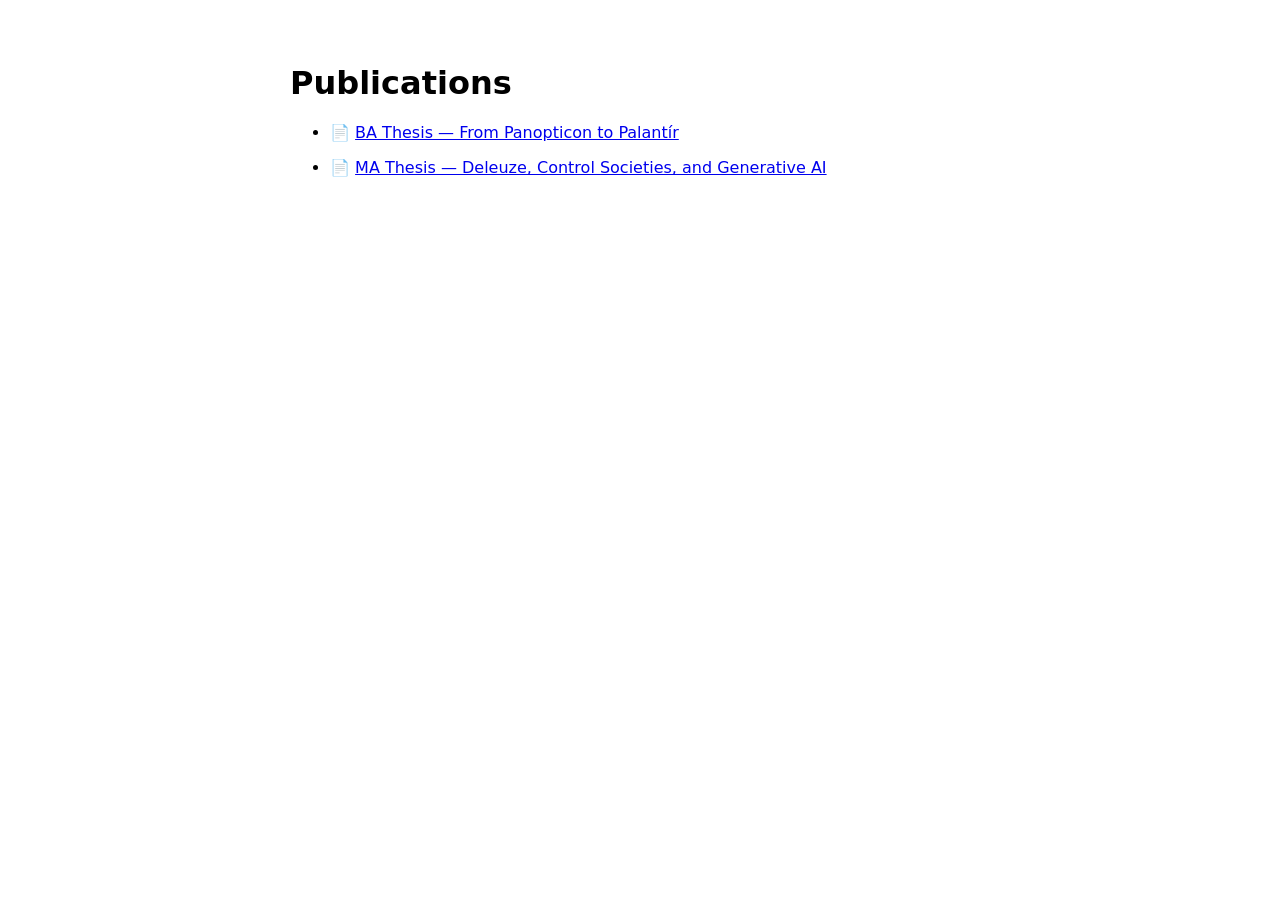
==== index.html @ 032a4d1e "init" ====
<!DOCTYPE html>
<html lang="en">
<head>
  <meta charset="utf-8">
  <title>Utku B. Demir – Publications</title>
  <style>
    body {
      font-family: system-ui, sans-serif;
      max-width: 700px;
      margin: 4rem auto;
      padding: 0 1rem;
    }
    li { margin-bottom: 1em; }
  </style>
</head>
<body>

<h1>Publications</h1>

<ul>
  <li>
    📄 <a href="https://username.github.io/ba-thesis/" target="_blank">
      BA Thesis — From Panopticon to Palantír
    </a>
  </li>
  <li>
    📄 <a href="https://username.github.io/master-thesis/" target="_blank">
      MA Thesis — Deleuze, Control Societies, and Generative AI
    </a>
  </li>
</ul>

</body>
</html>
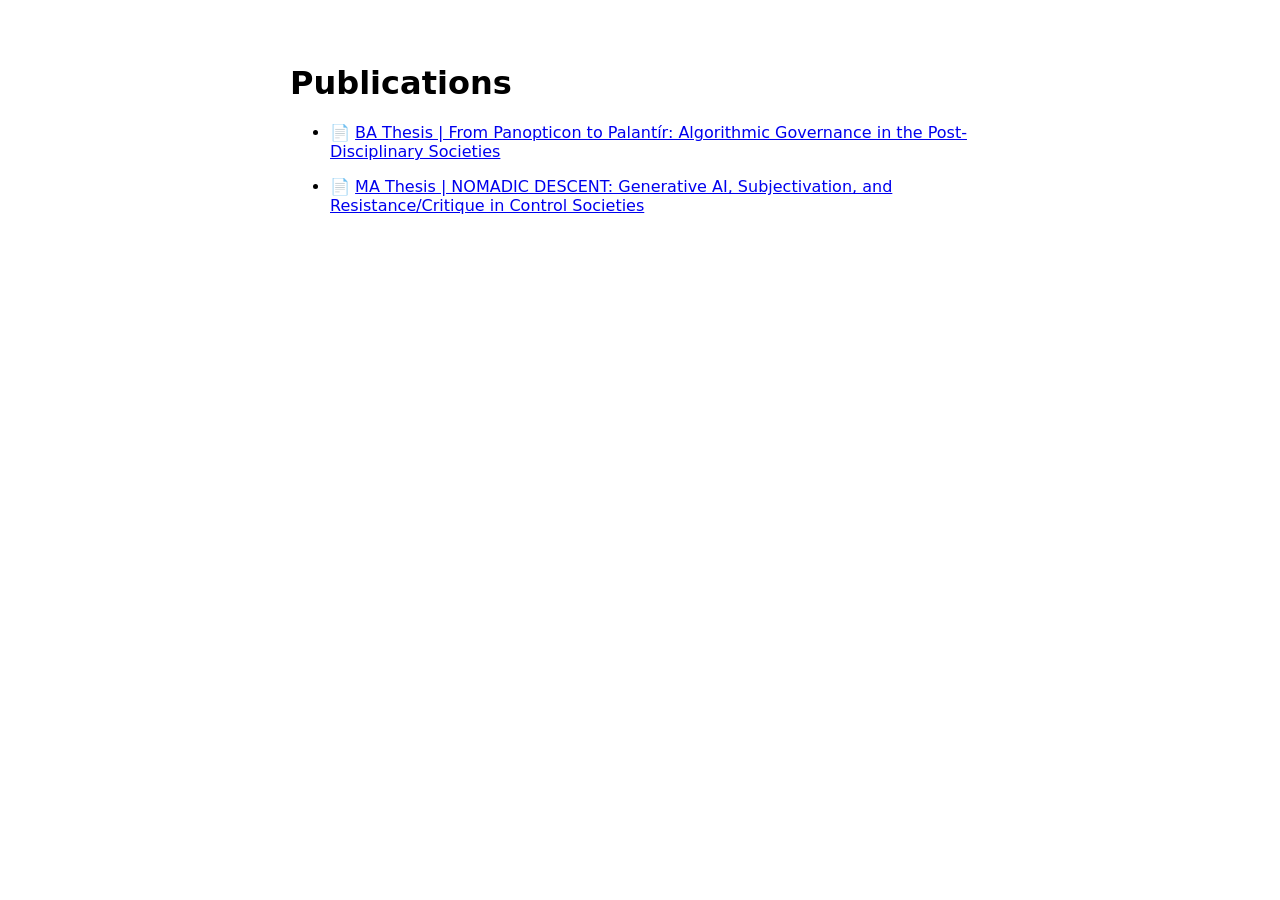
==== commit 2bf6e681: "Adjust index.html to the new website architecture" ====
--- a/index.html
+++ b/index.html
@@ -19,13 +19,13 @@
 
 <ul>
   <li>
-    📄 <a href="https://username.github.io/ba-thesis/" target="_blank">
-      BA Thesis — From Panopticon to Palantír
+    📄 <a href="https://utkubilendemir.github.io/BA-Thesis/" target="_blank">
+      BA Thesis | From Panopticon to Palantír: Algorithmic Governance in the Post-Disciplinary Societies
     </a>
   </li>
   <li>
-    📄 <a href="https://username.github.io/master-thesis/" target="_blank">
-      MA Thesis — Deleuze, Control Societies, and Generative AI
+    📄 <a href="https://utkubilendemir.github.io/MA-Thesis/" target="_blank">
+      MA Thesis | NOMADIC DESCENT: Generative AI, Subjectivation, and Resistance/Critique in Control Societies
     </a>
   </li>
 </ul>
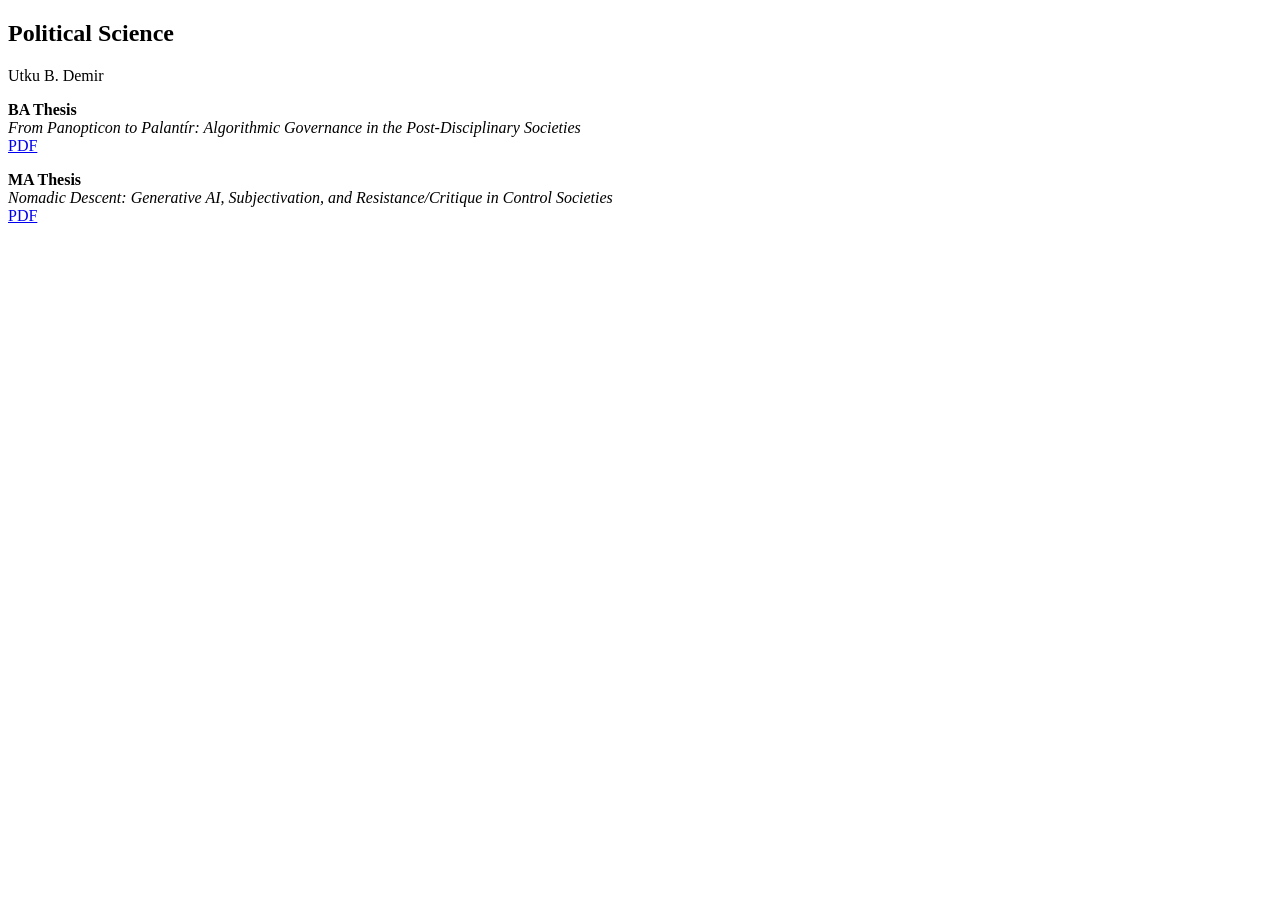
==== commit 5d1a794f: "Introduce new index.html" ====
--- a/index.html
+++ b/index.html
@@ -2,33 +2,31 @@
 <html lang="en">
 <head>
   <meta charset="utf-8">
-  <title>Utku B. Demir – Publications</title>
-  <style>
-    body {
-      font-family: system-ui, sans-serif;
-      max-width: 700px;
-      margin: 4rem auto;
-      padding: 0 1rem;
-    }
-    li { margin-bottom: 1em; }
-  </style>
+  <title>Utku B. Demir</title>
+  <link rel="stylesheet" href="https://edwardtufte.github.io/tufte-css/tufte.css">
+  <meta name="viewport" content="width=device-width, initial-scale=1">
 </head>
+
 <body>
+<article>
 
-<h1>Publications</h1>
+  <h1>Political Science</h1>
+  <p class="subtitle">Utku B. Demir</p>
 
-<ul>
-  <li>
-    📄 <a href="https://utkubilendemir.github.io/BA-Thesis/" target="_blank">
-      BA Thesis | From Panopticon to Palantír: Algorithmic Governance in the Post-Disciplinary Societies
-    </a>
-  </li>
-  <li>
-    📄 <a href="https://utkubilendemir.github.io/MA-Thesis/" target="_blank">
-      MA Thesis | NOMADIC DESCENT: Generative AI, Subjectivation, and Resistance/Critique in Control Societies
-    </a>
-  </li>
-</ul>
+  <section>
+    <p>
+      <strong>BA Thesis</strong><br>
+      <em>From Panopticon to Palantír: Algorithmic Governance in the Post-Disciplinary Societies</em><br>
+      <a href="https://utkubilendemir.github.io/BA-Thesis/" target="_blank">PDF</a>
+    </p>
 
+    <p>
+      <strong>MA Thesis</strong><br>
+      <em>Nomadic Descent: Generative AI, Subjectivation, and Resistance/Critique in Control Societies</em><br>
+      <a href="https://utkubilendemir.github.io/MA-Thesis/" target="_blank">PDF</a>
+    </p>
+  </section>
+
+</article>
 </body>
 </html>
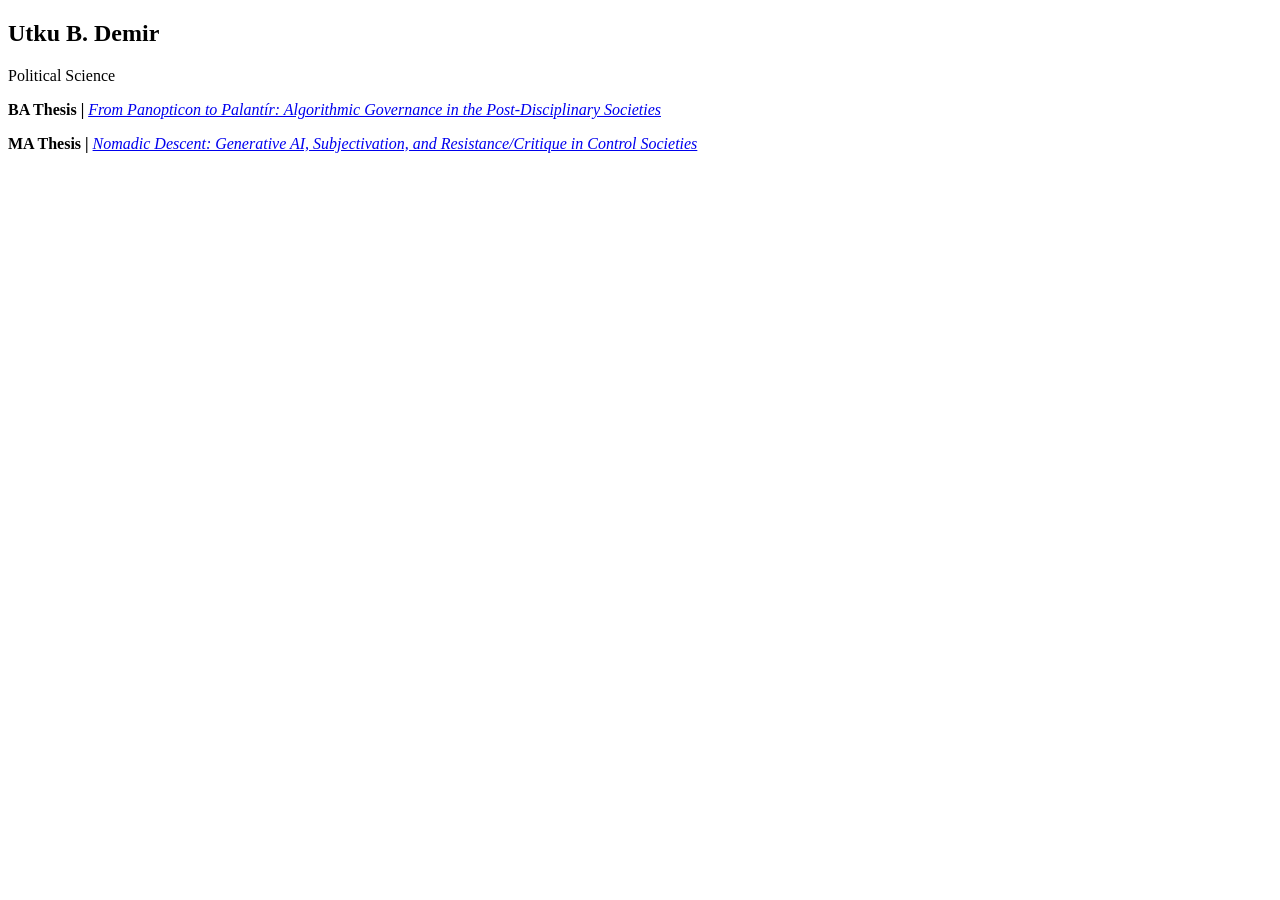
==== commit 49d61a53: "Introduce a better layout" ====
--- a/index.html
+++ b/index.html
@@ -10,20 +10,18 @@
 <body>
 <article>
 
-  <h1>Political Science</h1>
-  <p class="subtitle">Utku B. Demir</p>
+  <h1>Utku B. Demir</h1>
 
   <section>
+  <p class="subtitle">Political Science</p>
     <p>
-      <strong>BA Thesis</strong><br>
-      <em>From Panopticon to Palantír: Algorithmic Governance in the Post-Disciplinary Societies</em><br>
-      <a href="https://utkubilendemir.github.io/BA-Thesis/" target="_blank">PDF</a>
+      <strong>BA Thesis |</strong>
+      <a href="https://utkubilendemir.github.io/BA-Thesis/" target="_blank"><em>From Panopticon to Palantír: Algorithmic Governance in the Post-Disciplinary Societies</em></a>
     </p>
 
     <p>
-      <strong>MA Thesis</strong><br>
-      <em>Nomadic Descent: Generative AI, Subjectivation, and Resistance/Critique in Control Societies</em><br>
-      <a href="https://utkubilendemir.github.io/MA-Thesis/" target="_blank">PDF</a>
+      <strong>MA Thesis |</strong>
+      <a href="https://utkubilendemir.github.io/MA-Thesis/" target="_blank"><em>Nomadic Descent: Generative AI, Subjectivation, and Resistance/Critique in Control Societies</em></a>
     </p>
   </section>
 
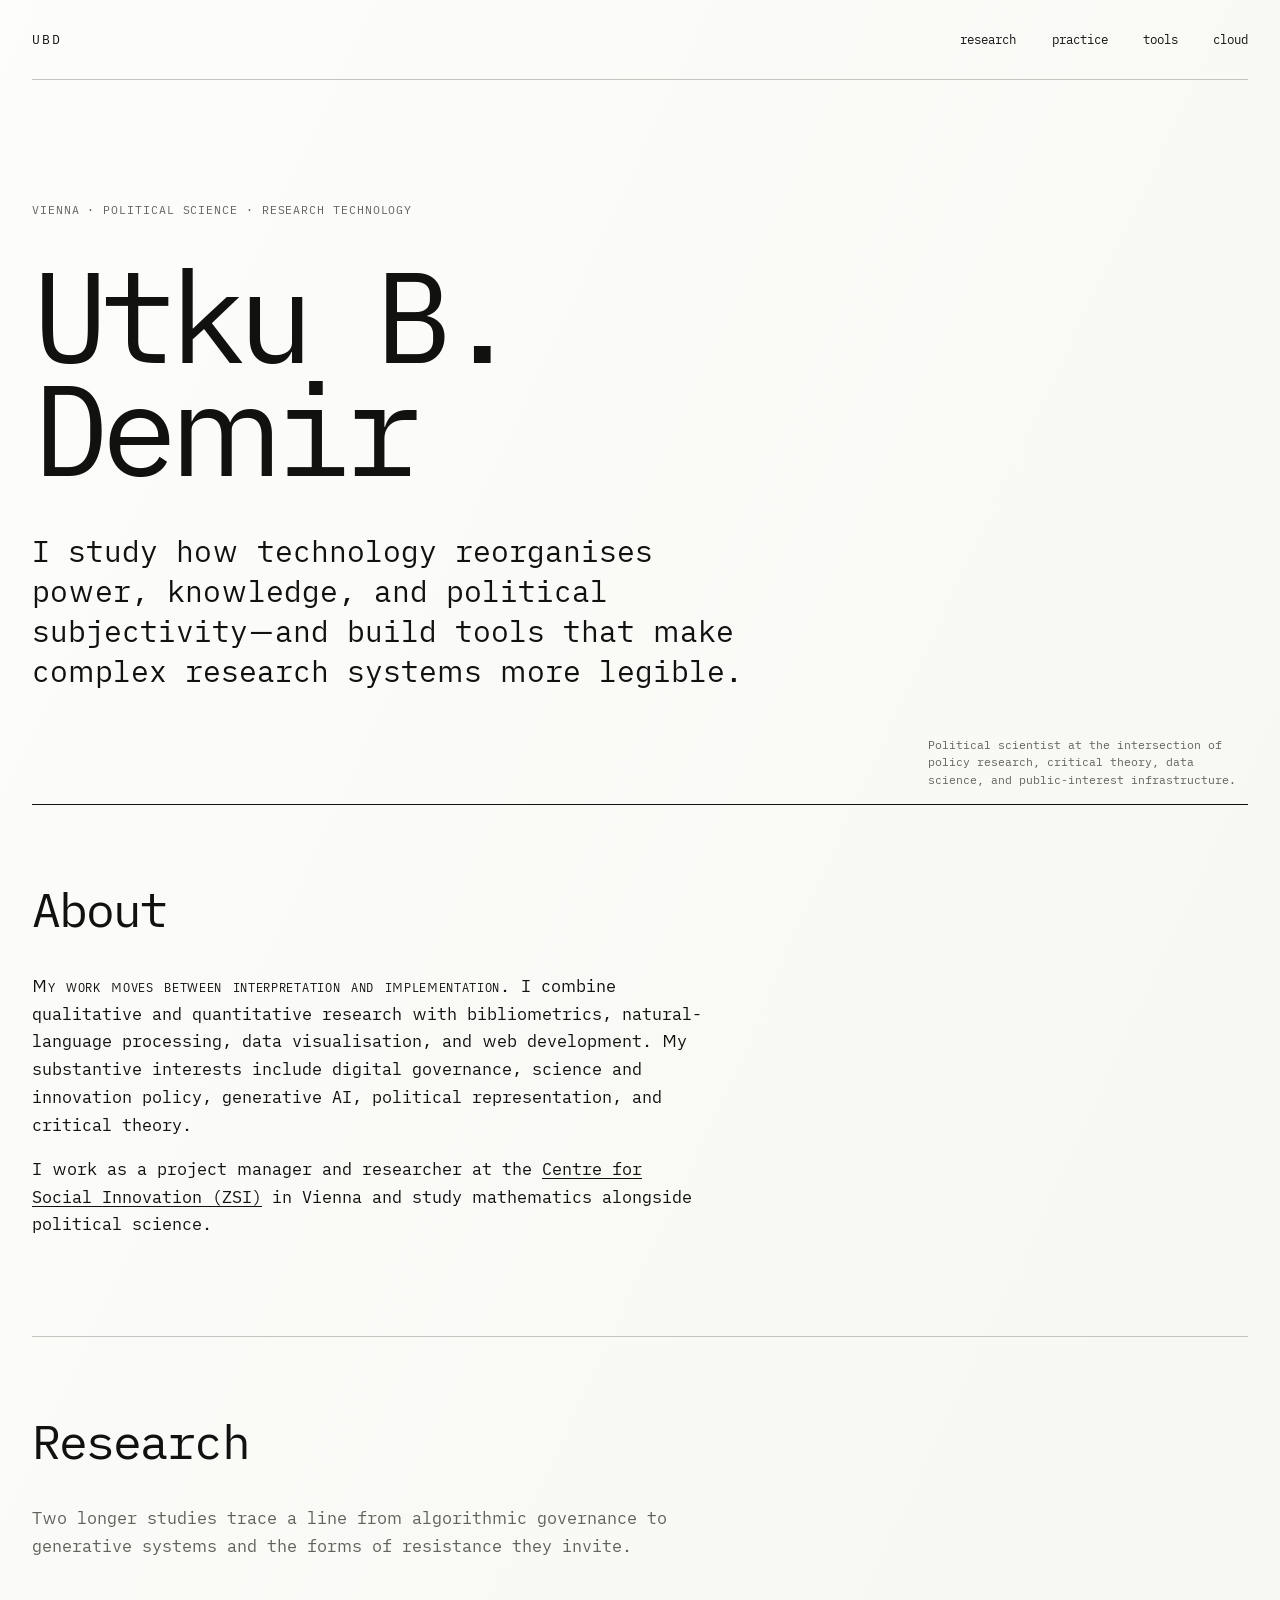
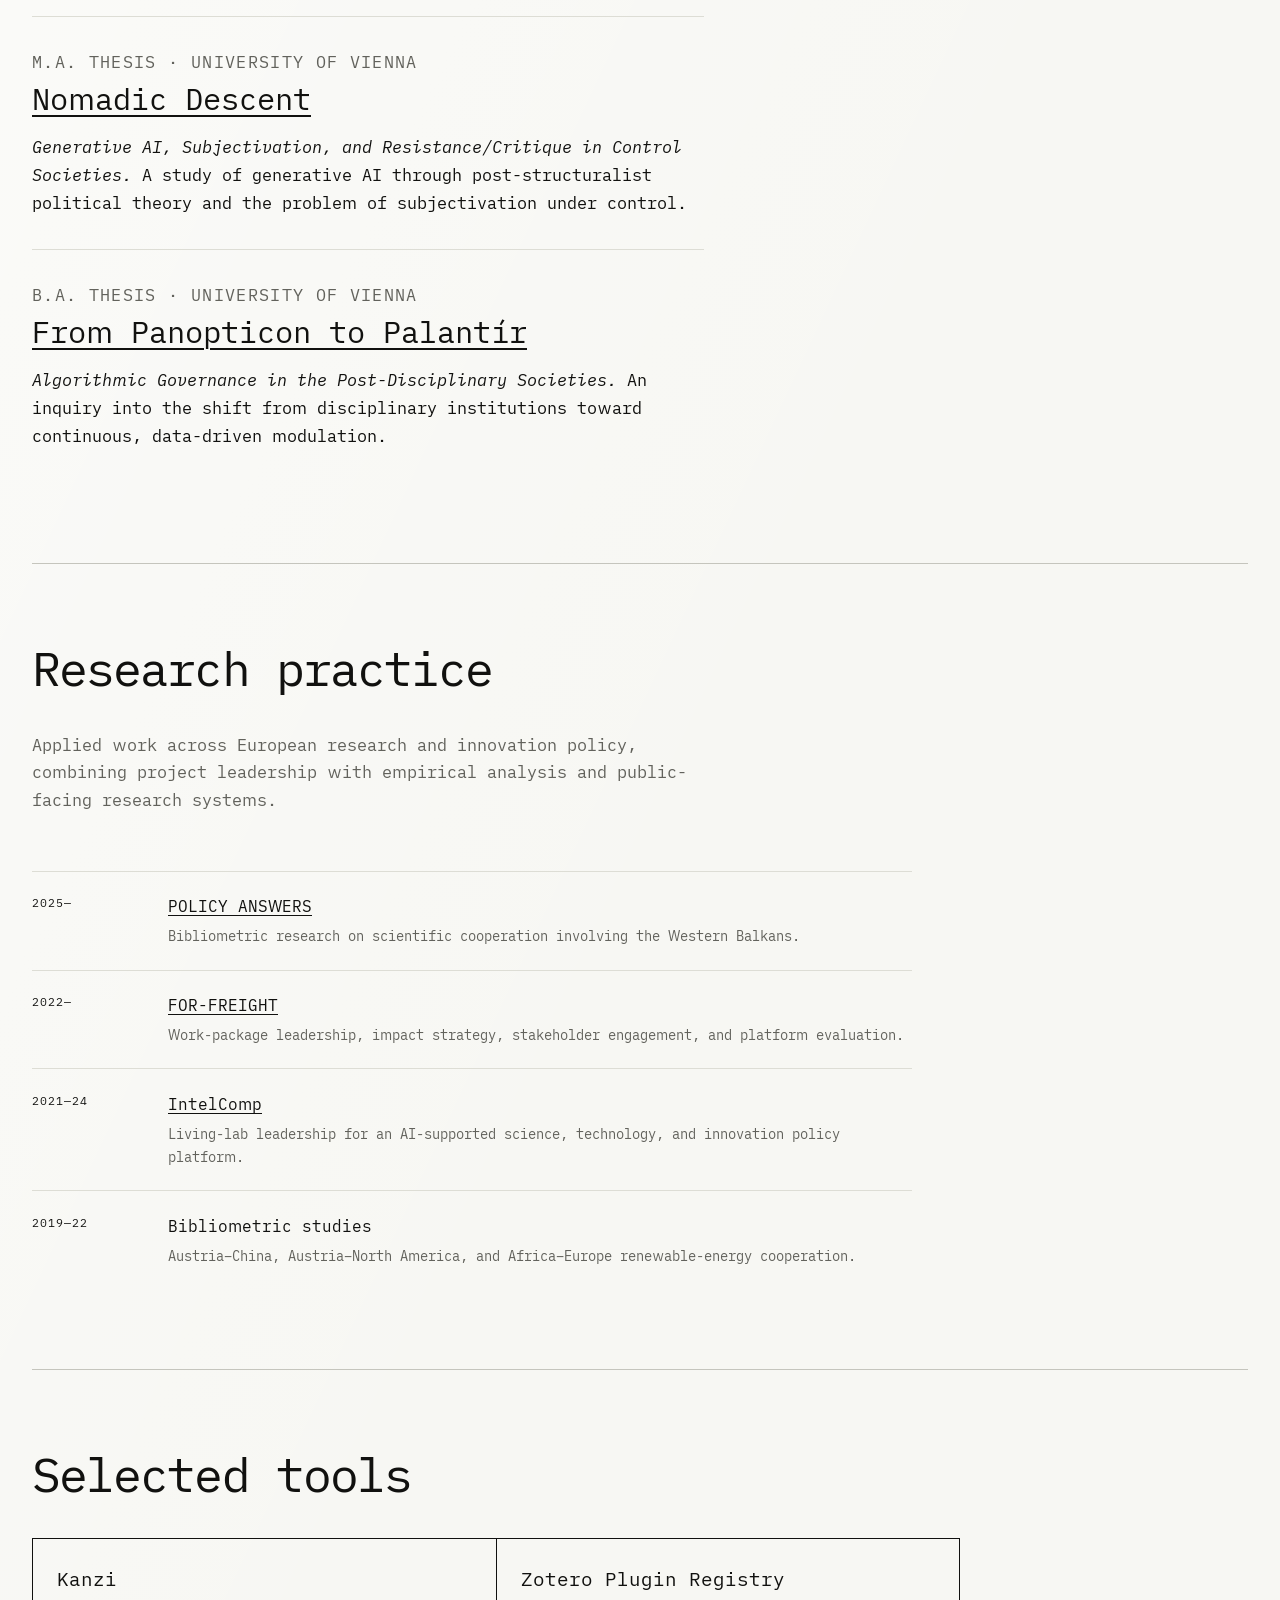
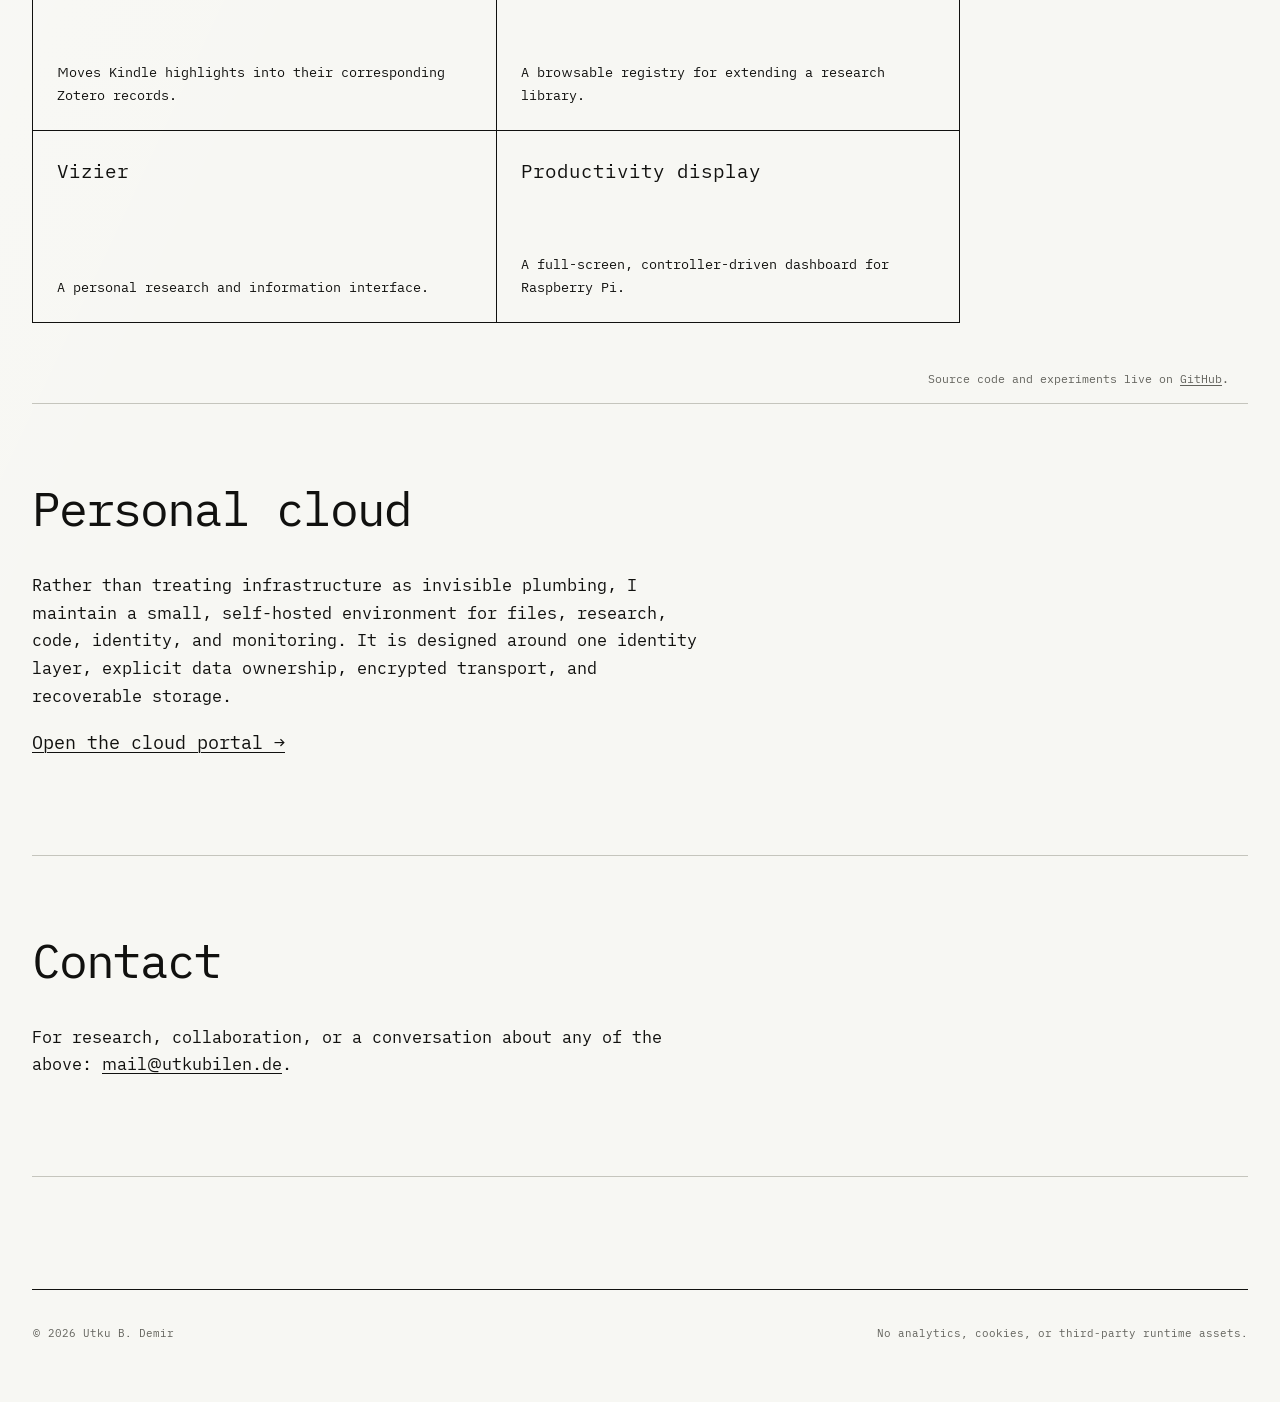
==== commit 1ce3a229: "Build integrated personal site and cloud portal" ====
--- a/index.html
+++ b/index.html
@@ -1,30 +1,124 @@
-<!DOCTYPE html>
+<!doctype html>
 <html lang="en">
 <head>
   <meta charset="utf-8">
+  <meta name="viewport" content="width=device-width, initial-scale=1">
+  <meta name="description" content="Utku B. Demir — political scientist and research technologist working across digital governance, AI, bibliometrics, and public policy.">
+  <meta name="color-scheme" content="light dark">
+  <meta property="og:title" content="Utku B. Demir">
+  <meta property="og:description" content="Political science, research technology, and self-hosted digital infrastructure.">
+  <meta property="og:type" content="website">
+  <meta property="og:url" content="https://utkubilen.de/">
   <title>Utku B. Demir</title>
-  <link rel="stylesheet" href="https://edwardtufte.github.io/tufte-css/tufte.css">
-  <meta name="viewport" content="width=device-width, initial-scale=1">
+  <link rel="canonical" href="https://utkubilen.de/">
+  <link rel="stylesheet" href="/assets/site.css">
 </head>
+<body>
+  <a class="skip-link" href="#content">Skip to content</a>
+  <header class="site-header">
+    <a class="wordmark" href="/" aria-label="Utku B. Demir, home">UBD</a>
+    <nav aria-label="Primary navigation">
+      <a href="#research">Research</a>
+      <a href="#practice">Practice</a>
+      <a href="#tools">Tools</a>
+      <a href="/cloud/">Cloud</a>
+    </nav>
+  </header>
 
-<body>
-<article>
+  <main id="content">
+    <article>
+      <header class="hero">
+        <p class="eyebrow">Vienna · Political science · Research technology</p>
+        <h1>Utku B. Demir</h1>
+        <p class="lede">I study how technology reorganises power, knowledge, and political subjectivity—and build tools that make complex research systems more legible.</p>
+        <p class="margin-note">Political scientist at the intersection of policy research, critical theory, data science, and public-interest infrastructure.</p>
+      </header>
 
-  <h1>Utku B. Demir</h1>
+      <section id="about" aria-labelledby="about-title">
+        <h2 id="about-title">About</h2>
+        <p><span class="new-thought">My work moves between interpretation and implementation.</span> I combine qualitative and quantitative research with bibliometrics, natural-language processing, data visualisation, and web development. My substantive interests include digital governance, science and innovation policy, generative AI, political representation, and critical theory.</p>
+        <p>I work as a project manager and researcher at the <a href="https://www.zsi.at/" rel="external">Centre for Social Innovation (ZSI)</a> in Vienna and study mathematics alongside political science.</p>
+      </section>
 
-  <section>
-  <p class="subtitle">Political Science</p>
-    <p>
-      <strong>BA Thesis |</strong>
-      <a href="https://utkubilendemir.github.io/BA-Thesis/" target="_blank"><em>From Panopticon to Palantír: Algorithmic Governance in the Post-Disciplinary Societies</em></a>
-    </p>
+      <section id="research" aria-labelledby="research-title">
+        <h2 id="research-title">Research</h2>
+        <p class="section-intro">Two longer studies trace a line from algorithmic governance to generative systems and the forms of resistance they invite.</p>
 
-    <p>
-      <strong>MA Thesis |</strong>
-      <a href="https://utkubilendemir.github.io/MA-Thesis/" target="_blank"><em>Nomadic Descent: Generative AI, Subjectivation, and Resistance/Critique in Control Societies</em></a>
-    </p>
-  </section>
+        <div class="entry">
+          <p class="entry-meta">M.A. thesis · University of Vienna</p>
+          <h3><a href="https://utkubilendemir.github.io/MA-Thesis/">Nomadic Descent</a></h3>
+          <p><em>Generative AI, Subjectivation, and Resistance/Critique in Control Societies.</em> A study of generative AI through post-structuralist political theory and the problem of subjectivation under control.</p>
+        </div>
 
-</article>
+        <div class="entry">
+          <p class="entry-meta">B.A. thesis · University of Vienna</p>
+          <h3><a href="https://utkubilendemir.github.io/BA-Thesis/">From Panopticon to Palantír</a></h3>
+          <p><em>Algorithmic Governance in the Post-Disciplinary Societies.</em> An inquiry into the shift from disciplinary institutions toward continuous, data-driven modulation.</p>
+        </div>
+      </section>
+
+      <section id="practice" aria-labelledby="practice-title">
+        <h2 id="practice-title">Research practice</h2>
+        <p class="section-intro">Applied work across European research and innovation policy, combining project leadership with empirical analysis and public-facing research systems.</p>
+        <ul class="work-list">
+          <li>
+            <span class="work-year">2025—</span>
+            <span><a href="https://westernbalkans-infohub.eu/">POLICY ANSWERS</a><small>Bibliometric research on scientific cooperation involving the Western Balkans.</small></span>
+          </li>
+          <li>
+            <span class="work-year">2022—</span>
+            <span><a href="https://www.for-freight.eu/">FOR-FREIGHT</a><small>Work-package leadership, impact strategy, stakeholder engagement, and platform evaluation.</small></span>
+          </li>
+          <li>
+            <span class="work-year">2021—24</span>
+            <span><a href="https://cordis.europa.eu/project/id/101004870/results">IntelComp</a><small>Living-lab leadership for an AI-supported science, technology, and innovation policy platform.</small></span>
+          </li>
+          <li>
+            <span class="work-year">2019—22</span>
+            <span>Bibliometric studies<small>Austria–China, Austria–North America, and Africa–Europe renewable-energy cooperation.</small></span>
+          </li>
+        </ul>
+      </section>
+
+      <section id="tools" aria-labelledby="tools-title">
+        <h2 id="tools-title">Selected tools</h2>
+        <div class="tool-grid">
+          <a class="tool" href="https://github.com/UtkuBilenDemir/kanzi">
+            <span class="tool-name">Kanzi</span>
+            <span>Moves Kindle highlights into their corresponding Zotero records.</span>
+          </a>
+          <a class="tool" href="https://github.com/UtkuBilenDemir/zotero-plugin-registry">
+            <span class="tool-name">Zotero Plugin Registry</span>
+            <span>A browsable registry for extending a research library.</span>
+          </a>
+          <a class="tool" href="https://vizier.utkubilen.de/">
+            <span class="tool-name">Vizier</span>
+            <span>A personal research and information interface.</span>
+          </a>
+          <a class="tool" href="https://github.com/UtkuBilenDemir/retropie_screensaver">
+            <span class="tool-name">Productivity display</span>
+            <span>A full-screen, controller-driven dashboard for Raspberry Pi.</span>
+          </a>
+        </div>
+        <p class="margin-note">Source code and experiments live on <a href="https://github.com/UtkuBilenDemir">GitHub</a>.</p>
+      </section>
+
+      <section id="infrastructure" aria-labelledby="infrastructure-title">
+        <h2 id="infrastructure-title">Personal cloud</h2>
+        <p>Rather than treating infrastructure as invisible plumbing, I maintain a small, self-hosted environment for files, research, code, identity, and monitoring. It is designed around one identity layer, explicit data ownership, encrypted transport, and recoverable storage.</p>
+        <p><a class="text-link" href="/cloud/">Open the cloud portal <span aria-hidden="true">→</span></a></p>
+      </section>
+
+      <section id="contact" aria-labelledby="contact-title">
+        <h2 id="contact-title">Contact</h2>
+        <p>For research, collaboration, or a conversation about any of the above: <a href="mailto:mail@utkubilen.de">mail@utkubilen.de</a>.</p>
+      </section>
+    </article>
+  </main>
+
+  <footer class="site-footer">
+    <p>© 2026 Utku B. Demir</p>
+    <p>No analytics, cookies, or third-party runtime assets.</p>
+  </footer>
 </body>
 </html>
--- a/assets/site.css
+++ b/assets/site.css
@@ -0,0 +1,358 @@
+@font-face {
+  font-family: "iA Writer Duo";
+  src: url("/assets/fonts/ia-writer-duo-400.woff2") format("woff2");
+  font-style: normal;
+  font-weight: 400;
+  font-display: swap;
+}
+
+@font-face {
+  font-family: "iA Writer Duo";
+  src: url("/assets/fonts/ia-writer-duo-400-italic.woff2") format("woff2");
+  font-style: italic;
+  font-weight: 400;
+  font-display: swap;
+}
+
+@font-face {
+  font-family: "iA Writer Duo";
+  src: url("/assets/fonts/ia-writer-duo-700.woff2") format("woff2");
+  font-style: normal;
+  font-weight: 700;
+  font-display: swap;
+}
+
+@font-face {
+  font-family: "iA Writer Mono";
+  src: url("/assets/fonts/ia-writer-mono-400.woff2") format("woff2");
+  font-style: normal;
+  font-weight: 400;
+  font-display: swap;
+}
+
+:root {
+  --paper: #f7f7f3;
+  --paper-deep: #e8e8e2;
+  --ink: #11110f;
+  --muted: #62625c;
+  --line: #c5c5bd;
+  --soft-line: #ddddD5;
+  --measure: 42rem;
+  --page: 76rem;
+  color-scheme: light dark;
+  font-size: 16px;
+}
+
+* { box-sizing: border-box; }
+
+html {
+  scroll-behavior: smooth;
+  background: var(--paper-deep);
+}
+
+body {
+  margin: 0;
+  color: var(--ink);
+  background:
+    linear-gradient(115deg, rgba(255,255,255,.7), rgba(255,255,255,0) 55%),
+    var(--paper);
+  font-family: "iA Writer Duo", "IBM Plex Mono", ui-monospace, monospace;
+  line-height: 1.65;
+  min-height: 100vh;
+  text-rendering: optimizeLegibility;
+}
+
+a {
+  color: inherit;
+  text-decoration-thickness: .07em;
+  text-underline-offset: .18em;
+}
+
+a:hover { text-decoration-thickness: .14em; }
+
+a:focus-visible {
+  outline: 2px solid currentColor;
+  outline-offset: 4px;
+}
+
+.skip-link {
+  position: fixed;
+  left: 1rem;
+  top: -5rem;
+  z-index: 20;
+  padding: .6rem .8rem;
+  background: var(--ink);
+  color: var(--paper);
+}
+
+.skip-link:focus { top: 1rem; }
+
+.site-header {
+  width: min(calc(100% - 3rem), var(--page));
+  margin: 0 auto;
+  min-height: 5rem;
+  display: flex;
+  justify-content: space-between;
+  align-items: center;
+  border-bottom: 1px solid var(--line);
+}
+
+.wordmark {
+  font-family: "iA Writer Mono", monospace;
+  font-size: .82rem;
+  letter-spacing: .14em;
+  text-decoration: none;
+}
+
+nav { display: flex; gap: clamp(.8rem, 3vw, 2.2rem); }
+
+nav a {
+  font-family: "iA Writer Mono", monospace;
+  font-size: .78rem;
+  text-decoration: none;
+  text-transform: lowercase;
+}
+
+nav a:hover,
+nav a[aria-current="page"] { text-decoration: underline; }
+
+main {
+  width: min(calc(100% - 3rem), var(--page));
+  margin: 0 auto;
+}
+
+article { padding: 5.5rem 0 7rem; }
+
+.hero {
+  position: relative;
+  padding: 2rem 0 7rem;
+  border-bottom: 1px solid var(--ink);
+}
+
+.hero.compact { padding-bottom: 5rem; }
+
+.eyebrow,
+.entry-meta,
+.service-domain,
+.work-year {
+  font-family: "iA Writer Mono", monospace;
+  font-size: .72rem;
+  letter-spacing: .08em;
+  text-transform: uppercase;
+}
+
+.eyebrow { margin: 0 0 2.5rem; color: var(--muted); }
+
+h1,
+h2,
+h3,
+p { overflow-wrap: break-word; }
+
+h1 {
+  max-width: 11ch;
+  margin: 0;
+  font-size: clamp(3.6rem, 10vw, 8.5rem);
+  font-weight: 400;
+  letter-spacing: -.065em;
+  line-height: .88;
+}
+
+.lede {
+  max-width: 45rem;
+  margin: 3rem 0 0;
+  font-size: clamp(1.25rem, 2.4vw, 1.85rem);
+  line-height: 1.35;
+}
+
+.margin-note {
+  position: absolute;
+  right: 0;
+  bottom: 1rem;
+  width: 20rem;
+  margin: 0;
+  color: var(--muted);
+  font-family: "iA Writer Mono", monospace;
+  font-size: .72rem;
+  line-height: 1.5;
+}
+
+section {
+  position: relative;
+  padding: 5rem 0;
+  border-bottom: 1px solid var(--line);
+}
+
+h2 {
+  margin: 0 0 2.5rem;
+  font-size: clamp(1.8rem, 4vw, 3rem);
+  font-weight: 400;
+  letter-spacing: -.04em;
+  line-height: 1;
+}
+
+h3 {
+  margin: .25rem 0 .6rem;
+  font-size: clamp(1.3rem, 2.5vw, 1.9rem);
+  font-weight: 400;
+  line-height: 1.2;
+}
+
+section > p,
+.section-intro,
+.entry { max-width: var(--measure); }
+
+section > p,
+.entry p { font-size: 1.05rem; }
+
+.new-thought {
+  font-variant: small-caps;
+  letter-spacing: .04em;
+}
+
+.section-intro { color: var(--muted); margin-bottom: 3.5rem; }
+
+.entry {
+  padding: 2rem 0;
+  border-top: 1px solid var(--soft-line);
+}
+
+.entry-meta { color: var(--muted); margin: 0; }
+.entry p:last-child { margin-bottom: 0; }
+
+.work-list,
+.principles {
+  max-width: 55rem;
+  margin: 0;
+  padding: 0;
+  list-style: none;
+}
+
+.work-list li {
+  display: grid;
+  grid-template-columns: 7rem 1fr;
+  gap: 1.5rem;
+  padding: 1.35rem 0;
+  border-top: 1px solid var(--soft-line);
+}
+
+.work-list small {
+  display: block;
+  margin-top: .35rem;
+  color: var(--muted);
+  font-size: .86rem;
+}
+
+.tool-grid,
+.service-grid {
+  display: grid;
+  grid-template-columns: repeat(2, minmax(0, 1fr));
+  max-width: 58rem;
+  border-top: 1px solid var(--ink);
+  border-left: 1px solid var(--ink);
+}
+
+.tool,
+.service {
+  min-height: 12rem;
+  padding: 1.5rem;
+  display: flex;
+  flex-direction: column;
+  justify-content: space-between;
+  gap: 1.5rem;
+  border-right: 1px solid var(--ink);
+  border-bottom: 1px solid var(--ink);
+  text-decoration: none;
+  transition: background-color 150ms ease, color 150ms ease;
+}
+
+.tool:hover,
+.service:hover {
+  background: var(--ink);
+  color: var(--paper);
+}
+
+.tool-name,
+.service strong { font-size: 1.2rem; font-weight: 400; }
+.tool > span:last-child,
+.service > span { font-size: .84rem; }
+
+.service { min-height: 14rem; }
+.service-index { color: var(--muted); }
+.service:hover .service-index { color: var(--paper-deep); }
+.service-domain { margin-top: auto; }
+
+.principles { counter-reset: principles; }
+.principles li {
+  counter-increment: principles;
+  display: grid;
+  grid-template-columns: 3rem 1fr;
+  gap: 1rem;
+  padding: 1.2rem 0;
+  border-top: 1px solid var(--soft-line);
+}
+.principles li::before {
+  content: "0" counter(principles);
+  font-family: "iA Writer Mono", monospace;
+  font-size: .72rem;
+  padding-top: .25rem;
+  color: var(--muted);
+}
+
+.text-link { font-size: 1.15rem; }
+.back-link { margin-top: 4rem; }
+
+.site-footer {
+  width: min(calc(100% - 3rem), var(--page));
+  margin: 0 auto;
+  padding: 1.5rem 0 3rem;
+  display: flex;
+  justify-content: space-between;
+  gap: 2rem;
+  border-top: 1px solid var(--ink);
+  font-family: "iA Writer Mono", monospace;
+  font-size: .68rem;
+  color: var(--muted);
+}
+
+@media (prefers-color-scheme: dark) {
+  :root {
+    --paper: #11110f;
+    --paper-deep: #080807;
+    --ink: #f1f1ea;
+    --muted: #aaa9a1;
+    --line: #44443f;
+    --soft-line: #2d2d29;
+  }
+
+  body {
+    background:
+      linear-gradient(115deg, rgba(255,255,255,.035), rgba(255,255,255,0) 55%),
+      var(--paper);
+  }
+}
+
+@media (max-width: 760px) {
+  .site-header {
+    padding: 1.1rem 0;
+    align-items: flex-start;
+  }
+
+  nav {
+    display: grid;
+    grid-template-columns: repeat(2, auto);
+    gap: .35rem 1.2rem;
+  }
+
+  article { padding-top: 3rem; }
+  .hero { padding-bottom: 4rem; }
+  .margin-note { position: static; width: auto; margin-top: 2rem; }
+  section { padding: 3.5rem 0; }
+  .tool-grid, .service-grid { grid-template-columns: 1fr; }
+  .work-list li { grid-template-columns: 1fr; gap: .35rem; }
+  .site-footer { flex-direction: column; gap: .25rem; }
+}
+
+@media (prefers-reduced-motion: reduce) {
+  html { scroll-behavior: auto; }
+  *, *::before, *::after { transition: none !important; }
+}
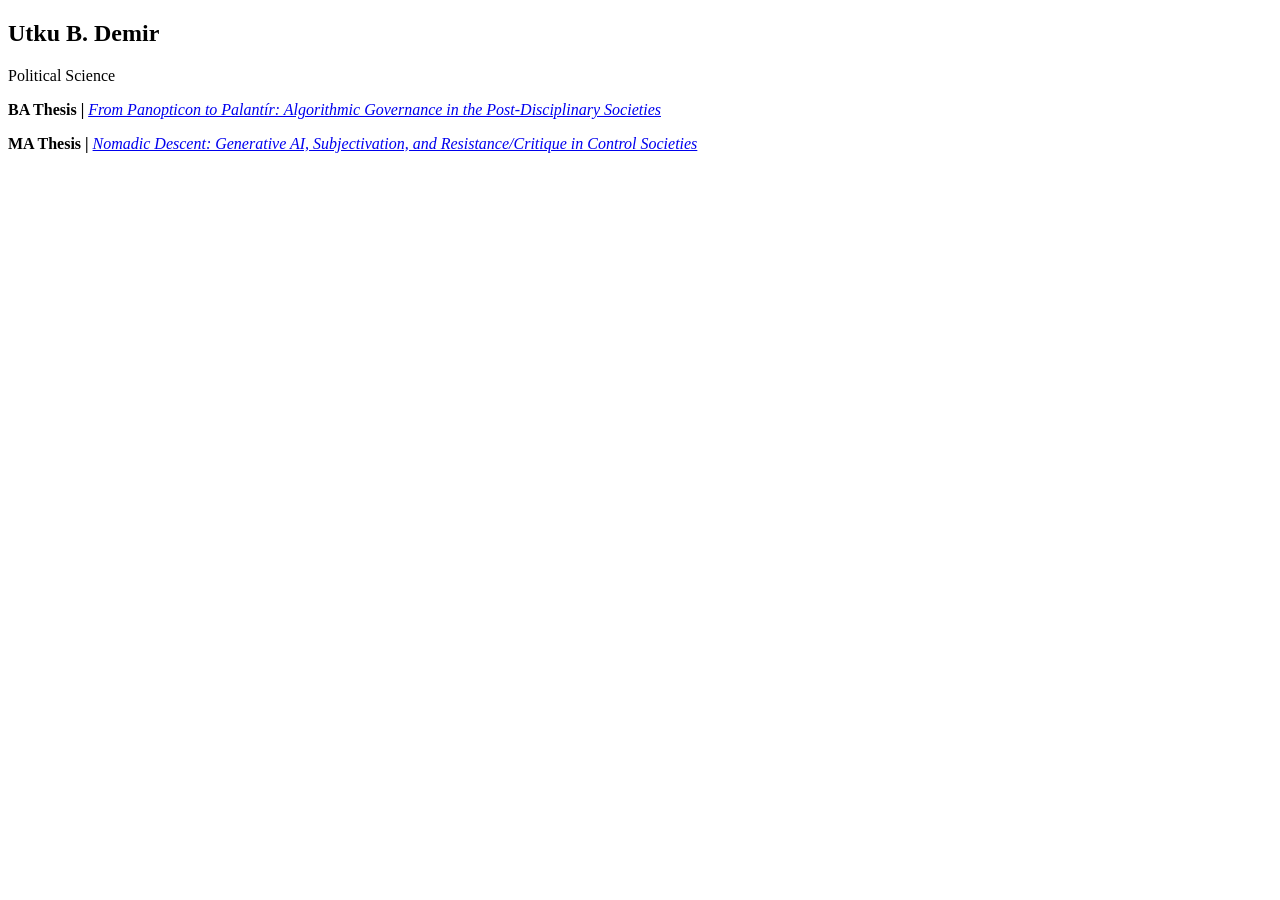
==== commit 6bc24cbb: "Revert "Build integrated personal site and cloud portal" This reverts commit 1ce3a229f570b56c2b0ad90" ====
--- a/index.html
+++ b/index.html
@@ -1,124 +1,30 @@
-<!doctype html>
+<!DOCTYPE html>
 <html lang="en">
 <head>
   <meta charset="utf-8">
+  <title>Utku B. Demir</title>
+  <link rel="stylesheet" href="https://edwardtufte.github.io/tufte-css/tufte.css">
   <meta name="viewport" content="width=device-width, initial-scale=1">
-  <meta name="description" content="Utku B. Demir — political scientist and research technologist working across digital governance, AI, bibliometrics, and public policy.">
-  <meta name="color-scheme" content="light dark">
-  <meta property="og:title" content="Utku B. Demir">
-  <meta property="og:description" content="Political science, research technology, and self-hosted digital infrastructure.">
-  <meta property="og:type" content="website">
-  <meta property="og:url" content="https://utkubilen.de/">
-  <title>Utku B. Demir</title>
-  <link rel="canonical" href="https://utkubilen.de/">
-  <link rel="stylesheet" href="/assets/site.css">
 </head>
+
 <body>
-  <a class="skip-link" href="#content">Skip to content</a>
-  <header class="site-header">
-    <a class="wordmark" href="/" aria-label="Utku B. Demir, home">UBD</a>
-    <nav aria-label="Primary navigation">
-      <a href="#research">Research</a>
-      <a href="#practice">Practice</a>
-      <a href="#tools">Tools</a>
-      <a href="/cloud/">Cloud</a>
-    </nav>
-  </header>
+<article>
 
-  <main id="content">
-    <article>
-      <header class="hero">
-        <p class="eyebrow">Vienna · Political science · Research technology</p>
-        <h1>Utku B. Demir</h1>
-        <p class="lede">I study how technology reorganises power, knowledge, and political subjectivity—and build tools that make complex research systems more legible.</p>
-        <p class="margin-note">Political scientist at the intersection of policy research, critical theory, data science, and public-interest infrastructure.</p>
-      </header>
+  <h1>Utku B. Demir</h1>
 
-      <section id="about" aria-labelledby="about-title">
-        <h2 id="about-title">About</h2>
-        <p><span class="new-thought">My work moves between interpretation and implementation.</span> I combine qualitative and quantitative research with bibliometrics, natural-language processing, data visualisation, and web development. My substantive interests include digital governance, science and innovation policy, generative AI, political representation, and critical theory.</p>
-        <p>I work as a project manager and researcher at the <a href="https://www.zsi.at/" rel="external">Centre for Social Innovation (ZSI)</a> in Vienna and study mathematics alongside political science.</p>
-      </section>
+  <section>
+  <p class="subtitle">Political Science</p>
+    <p>
+      <strong>BA Thesis |</strong>
+      <a href="https://utkubilendemir.github.io/BA-Thesis/" target="_blank"><em>From Panopticon to Palantír: Algorithmic Governance in the Post-Disciplinary Societies</em></a>
+    </p>
 
-      <section id="research" aria-labelledby="research-title">
-        <h2 id="research-title">Research</h2>
-        <p class="section-intro">Two longer studies trace a line from algorithmic governance to generative systems and the forms of resistance they invite.</p>
+    <p>
+      <strong>MA Thesis |</strong>
+      <a href="https://utkubilendemir.github.io/MA-Thesis/" target="_blank"><em>Nomadic Descent: Generative AI, Subjectivation, and Resistance/Critique in Control Societies</em></a>
+    </p>
+  </section>
 
-        <div class="entry">
-          <p class="entry-meta">M.A. thesis · University of Vienna</p>
-          <h3><a href="https://utkubilendemir.github.io/MA-Thesis/">Nomadic Descent</a></h3>
-          <p><em>Generative AI, Subjectivation, and Resistance/Critique in Control Societies.</em> A study of generative AI through post-structuralist political theory and the problem of subjectivation under control.</p>
-        </div>
-
-        <div class="entry">
-          <p class="entry-meta">B.A. thesis · University of Vienna</p>
-          <h3><a href="https://utkubilendemir.github.io/BA-Thesis/">From Panopticon to Palantír</a></h3>
-          <p><em>Algorithmic Governance in the Post-Disciplinary Societies.</em> An inquiry into the shift from disciplinary institutions toward continuous, data-driven modulation.</p>
-        </div>
-      </section>
-
-      <section id="practice" aria-labelledby="practice-title">
-        <h2 id="practice-title">Research practice</h2>
-        <p class="section-intro">Applied work across European research and innovation policy, combining project leadership with empirical analysis and public-facing research systems.</p>
-        <ul class="work-list">
-          <li>
-            <span class="work-year">2025—</span>
-            <span><a href="https://westernbalkans-infohub.eu/">POLICY ANSWERS</a><small>Bibliometric research on scientific cooperation involving the Western Balkans.</small></span>
-          </li>
-          <li>
-            <span class="work-year">2022—</span>
-            <span><a href="https://www.for-freight.eu/">FOR-FREIGHT</a><small>Work-package leadership, impact strategy, stakeholder engagement, and platform evaluation.</small></span>
-          </li>
-          <li>
-            <span class="work-year">2021—24</span>
-            <span><a href="https://cordis.europa.eu/project/id/101004870/results">IntelComp</a><small>Living-lab leadership for an AI-supported science, technology, and innovation policy platform.</small></span>
-          </li>
-          <li>
-            <span class="work-year">2019—22</span>
-            <span>Bibliometric studies<small>Austria–China, Austria–North America, and Africa–Europe renewable-energy cooperation.</small></span>
-          </li>
-        </ul>
-      </section>
-
-      <section id="tools" aria-labelledby="tools-title">
-        <h2 id="tools-title">Selected tools</h2>
-        <div class="tool-grid">
-          <a class="tool" href="https://github.com/UtkuBilenDemir/kanzi">
-            <span class="tool-name">Kanzi</span>
-            <span>Moves Kindle highlights into their corresponding Zotero records.</span>
-          </a>
-          <a class="tool" href="https://github.com/UtkuBilenDemir/zotero-plugin-registry">
-            <span class="tool-name">Zotero Plugin Registry</span>
-            <span>A browsable registry for extending a research library.</span>
-          </a>
-          <a class="tool" href="https://vizier.utkubilen.de/">
-            <span class="tool-name">Vizier</span>
-            <span>A personal research and information interface.</span>
-          </a>
-          <a class="tool" href="https://github.com/UtkuBilenDemir/retropie_screensaver">
-            <span class="tool-name">Productivity display</span>
-            <span>A full-screen, controller-driven dashboard for Raspberry Pi.</span>
-          </a>
-        </div>
-        <p class="margin-note">Source code and experiments live on <a href="https://github.com/UtkuBilenDemir">GitHub</a>.</p>
-      </section>
-
-      <section id="infrastructure" aria-labelledby="infrastructure-title">
-        <h2 id="infrastructure-title">Personal cloud</h2>
-        <p>Rather than treating infrastructure as invisible plumbing, I maintain a small, self-hosted environment for files, research, code, identity, and monitoring. It is designed around one identity layer, explicit data ownership, encrypted transport, and recoverable storage.</p>
-        <p><a class="text-link" href="/cloud/">Open the cloud portal <span aria-hidden="true">→</span></a></p>
-      </section>
-
-      <section id="contact" aria-labelledby="contact-title">
-        <h2 id="contact-title">Contact</h2>
-        <p>For research, collaboration, or a conversation about any of the above: <a href="mailto:mail@utkubilen.de">mail@utkubilen.de</a>.</p>
-      </section>
-    </article>
-  </main>
-
-  <footer class="site-footer">
-    <p>© 2026 Utku B. Demir</p>
-    <p>No analytics, cookies, or third-party runtime assets.</p>
-  </footer>
+</article>
 </body>
 </html>
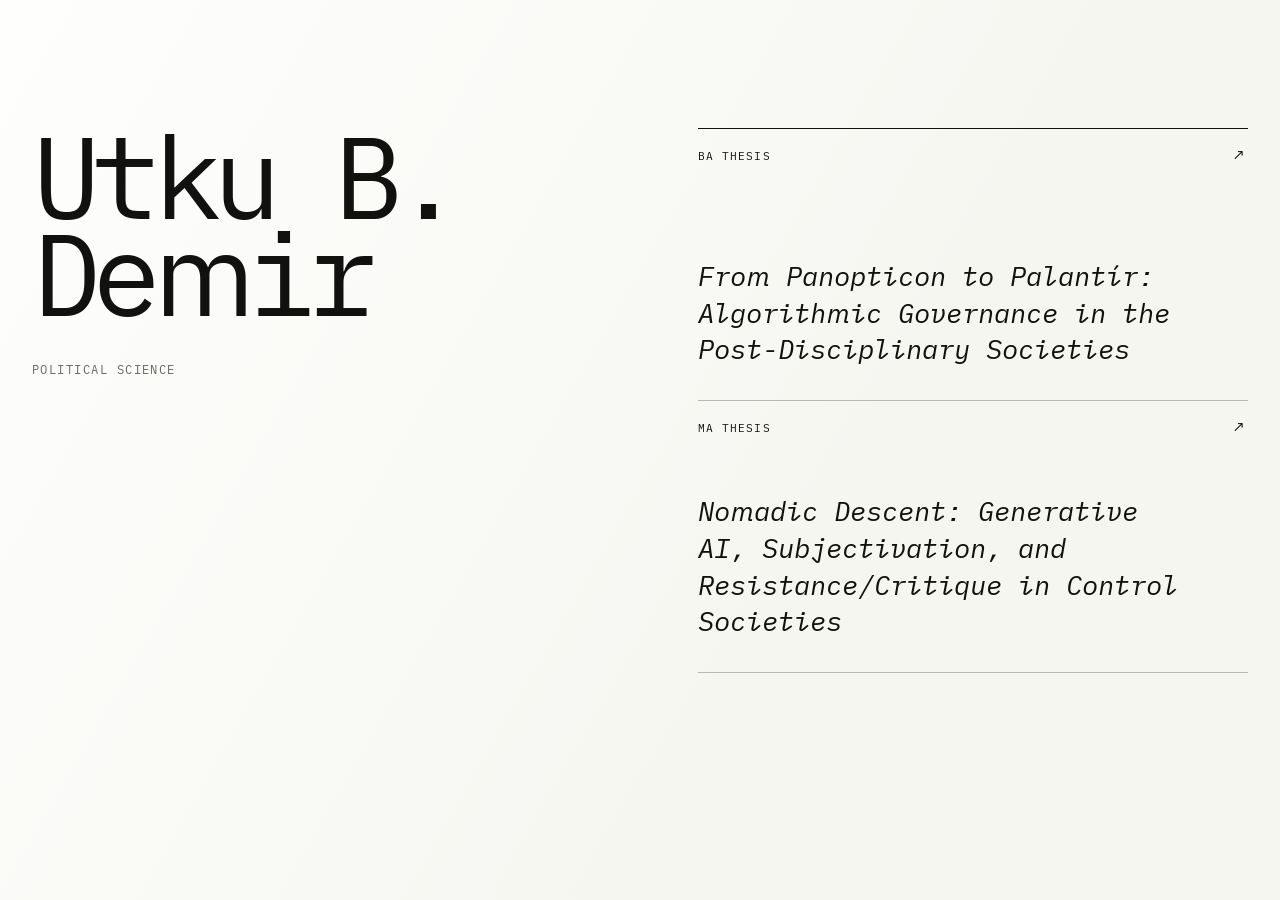
==== commit 1a878124: "Restyle thesis landing page" ====
--- a/index.html
+++ b/index.html
@@ -1,30 +1,34 @@
-<!DOCTYPE html>
+<!doctype html>
 <html lang="en">
 <head>
   <meta charset="utf-8">
+  <meta name="viewport" content="width=device-width, initial-scale=1">
+  <meta name="color-scheme" content="light dark">
   <title>Utku B. Demir</title>
-  <link rel="stylesheet" href="https://edwardtufte.github.io/tufte-css/tufte.css">
-  <meta name="viewport" content="width=device-width, initial-scale=1">
+  <link rel="stylesheet" href="assets/site.css">
 </head>
+<body>
+  <main>
+    <article>
+      <header>
+        <h1>Utku B. Demir</h1>
+        <p class="subtitle">Political Science</p>
+      </header>
 
-<body>
-<article>
+      <section aria-label="Theses">
+        <a class="thesis" href="https://utkubilendemir.github.io/BA-Thesis/">
+          <span class="thesis-type">BA Thesis</span>
+          <span class="thesis-title"><em>From Panopticon to Palantír: Algorithmic Governance in the Post-Disciplinary Societies</em></span>
+          <span class="arrow" aria-hidden="true">↗</span>
+        </a>
 
-  <h1>Utku B. Demir</h1>
-
-  <section>
-  <p class="subtitle">Political Science</p>
-    <p>
-      <strong>BA Thesis |</strong>
-      <a href="https://utkubilendemir.github.io/BA-Thesis/" target="_blank"><em>From Panopticon to Palantír: Algorithmic Governance in the Post-Disciplinary Societies</em></a>
-    </p>
-
-    <p>
-      <strong>MA Thesis |</strong>
-      <a href="https://utkubilendemir.github.io/MA-Thesis/" target="_blank"><em>Nomadic Descent: Generative AI, Subjectivation, and Resistance/Critique in Control Societies</em></a>
-    </p>
-  </section>
-
-</article>
+        <a class="thesis" href="https://utkubilendemir.github.io/MA-Thesis/">
+          <span class="thesis-type">MA Thesis</span>
+          <span class="thesis-title"><em>Nomadic Descent: Generative AI, Subjectivation, and Resistance/Critique in Control Societies</em></span>
+          <span class="arrow" aria-hidden="true">↗</span>
+        </a>
+      </section>
+    </article>
+  </main>
 </body>
 </html>
--- a/assets/site.css
+++ b/assets/site.css
@@ -0,0 +1,196 @@
+@font-face {
+  font-family: "iA Writer Duo";
+  src: url("fonts/ia-writer-duo-400.woff2") format("woff2");
+  font-style: normal;
+  font-weight: 400;
+  font-display: swap;
+}
+
+@font-face {
+  font-family: "iA Writer Duo";
+  src: url("fonts/ia-writer-duo-400-italic.woff2") format("woff2");
+  font-style: italic;
+  font-weight: 400;
+  font-display: swap;
+}
+
+@font-face {
+  font-family: "iA Writer Duo";
+  src: url("fonts/ia-writer-duo-700.woff2") format("woff2");
+  font-style: normal;
+  font-weight: 700;
+  font-display: swap;
+}
+
+@font-face {
+  font-family: "iA Writer Mono";
+  src: url("fonts/ia-writer-mono-400.woff2") format("woff2");
+  font-style: normal;
+  font-weight: 400;
+  font-display: swap;
+}
+
+:root {
+  --paper: #f6f6f1;
+  --ink: #11110f;
+  --muted: #686861;
+  --line: #b9b9b1;
+  color-scheme: light dark;
+}
+
+* { box-sizing: border-box; }
+
+html {
+  min-height: 100%;
+  background: #d8d8d2;
+}
+
+body {
+  min-height: 100vh;
+  margin: 0;
+  color: var(--ink);
+  background:
+    linear-gradient(120deg, rgba(255, 255, 255, .9) 0%, rgba(255, 255, 255, 0) 64%),
+    var(--paper);
+  font-family: "iA Writer Duo", "IBM Plex Mono", ui-monospace, monospace;
+  text-rendering: optimizeLegibility;
+}
+
+main {
+  width: min(calc(100% - 3rem), 76rem);
+  margin: 0 auto;
+}
+
+article {
+  min-height: 100vh;
+  padding: clamp(4rem, 10vw, 9rem) 0 5rem;
+  display: grid;
+  grid-template-columns: minmax(0, 1fr) minmax(24rem, 1fr);
+  column-gap: clamp(4rem, 9vw, 10rem);
+  align-content: start;
+}
+
+header { position: sticky; top: 5rem; align-self: start; }
+
+h1 {
+  max-width: 7ch;
+  margin: 0;
+  font-size: clamp(4rem, 9vw, 8.6rem);
+  font-weight: 400;
+  letter-spacing: -.075em;
+  line-height: .84;
+}
+
+.subtitle {
+  margin: 2.5rem 0 0;
+  color: var(--muted);
+  font-family: "iA Writer Mono", monospace;
+  font-size: .76rem;
+  letter-spacing: .12em;
+  text-transform: uppercase;
+}
+
+section {
+  border-top: 1px solid var(--ink);
+}
+
+.thesis {
+  position: relative;
+  min-height: 17rem;
+  padding: 1.25rem 3rem 2rem 0;
+  display: flex;
+  flex-direction: column;
+  justify-content: space-between;
+  gap: 2.5rem;
+  color: inherit;
+  border-bottom: 1px solid var(--line);
+  text-decoration: none;
+}
+
+.thesis::before {
+  content: "";
+  position: absolute;
+  inset: 0;
+  z-index: -1;
+  background: var(--ink);
+  transform: scaleX(0);
+  transform-origin: right;
+  transition: transform 220ms ease;
+}
+
+.thesis:hover,
+.thesis:focus-visible {
+  color: var(--paper);
+  padding-left: 1.25rem;
+}
+
+.thesis:hover::before,
+.thesis:focus-visible::before {
+  transform: scaleX(1);
+  transform-origin: left;
+}
+
+.thesis:focus-visible {
+  outline: 2px solid var(--ink);
+  outline-offset: 3px;
+}
+
+.thesis-type {
+  font-family: "iA Writer Mono", monospace;
+  font-size: .7rem;
+  letter-spacing: .1em;
+  text-transform: uppercase;
+}
+
+.thesis-title {
+  max-width: 32rem;
+  font-size: clamp(1.25rem, 2.2vw, 1.7rem);
+  line-height: 1.35;
+}
+
+.arrow {
+  position: absolute;
+  right: .25rem;
+  top: 1rem;
+  font-family: "iA Writer Mono", monospace;
+  font-size: 1rem;
+}
+
+@media (prefers-color-scheme: dark) {
+  :root {
+    --paper: #11110f;
+    --ink: #f1f1ea;
+    --muted: #aaa9a1;
+    --line: #4a4a44;
+  }
+
+  html { background: #050505; }
+
+  body {
+    background:
+      linear-gradient(120deg, rgba(255, 255, 255, .04) 0%, rgba(255, 255, 255, 0) 64%),
+      var(--paper);
+  }
+}
+
+@media (max-width: 760px) {
+  main { width: min(calc(100% - 2rem), 40rem); }
+
+  article {
+    display: block;
+    padding-top: 4rem;
+  }
+
+  header {
+    position: static;
+    padding-bottom: 4rem;
+  }
+
+  section { margin-top: 1rem; }
+  .thesis { min-height: 14rem; }
+}
+
+@media (prefers-reduced-motion: reduce) {
+  .thesis,
+  .thesis::before { transition: none; }
+}
